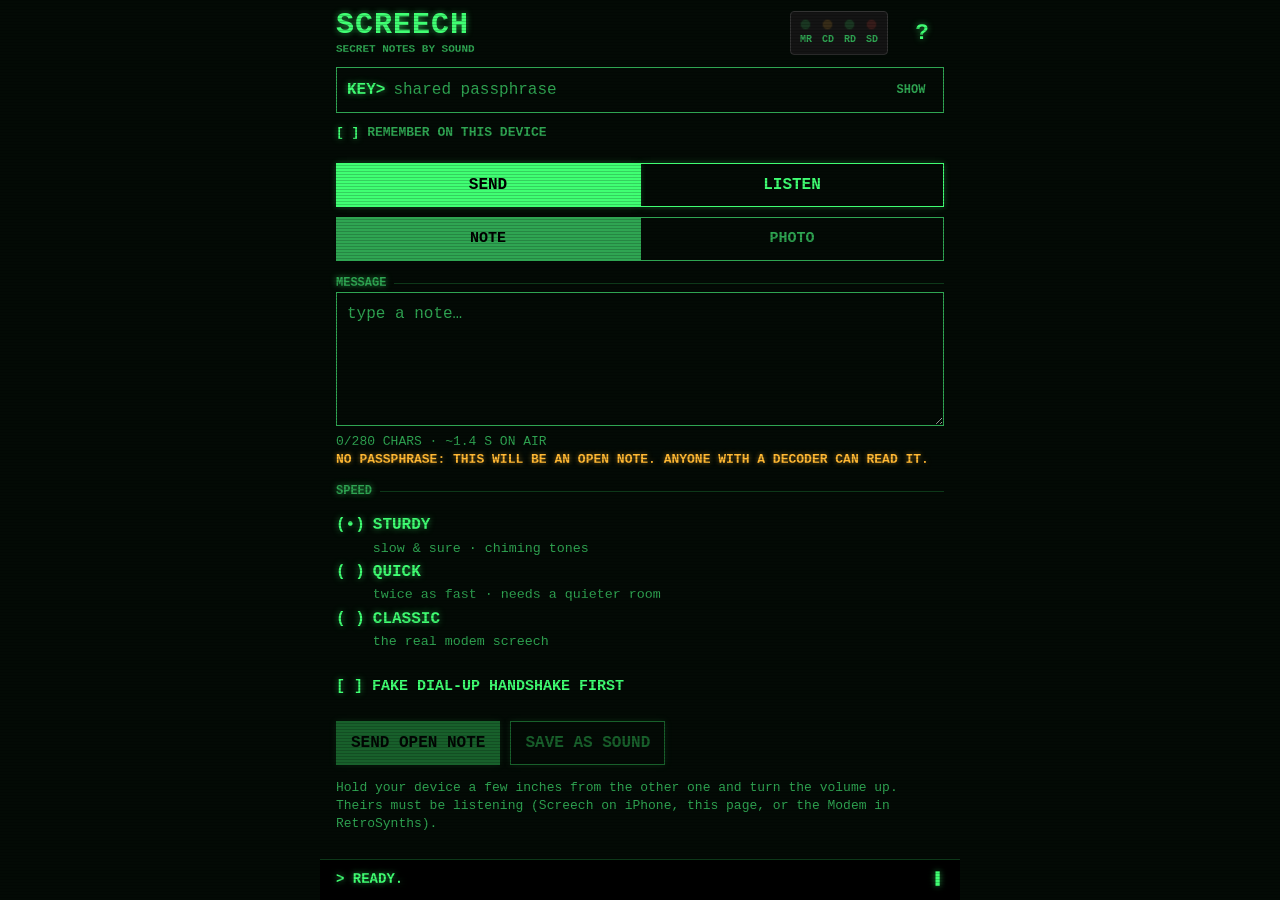
==== index.html @ eba7118b "Root page opens the web app in docs/ Co-Authored-By: Claude Opus 5.5 <noreply@anthropic.com> Claude-" ====
<!DOCTYPE html>
<html lang="en">
<head>
<meta charset="utf-8">
<title>Screech</title>
<meta name="viewport" content="width=device-width, initial-scale=1">
<meta http-equiv="refresh" content="0; url=docs/">
<link rel="canonical" href="docs/">
<script>location.replace('docs/' + location.search + location.hash);</script>
<style>body{background:#030a05;color:#40ff73;font:16px ui-monospace,Menlo,monospace;padding:24px}a{color:#40ff73}</style>
</head>
<body><p>&gt; CONNECTING… <a href="docs/">Open Screech</a></p></body>
</html>
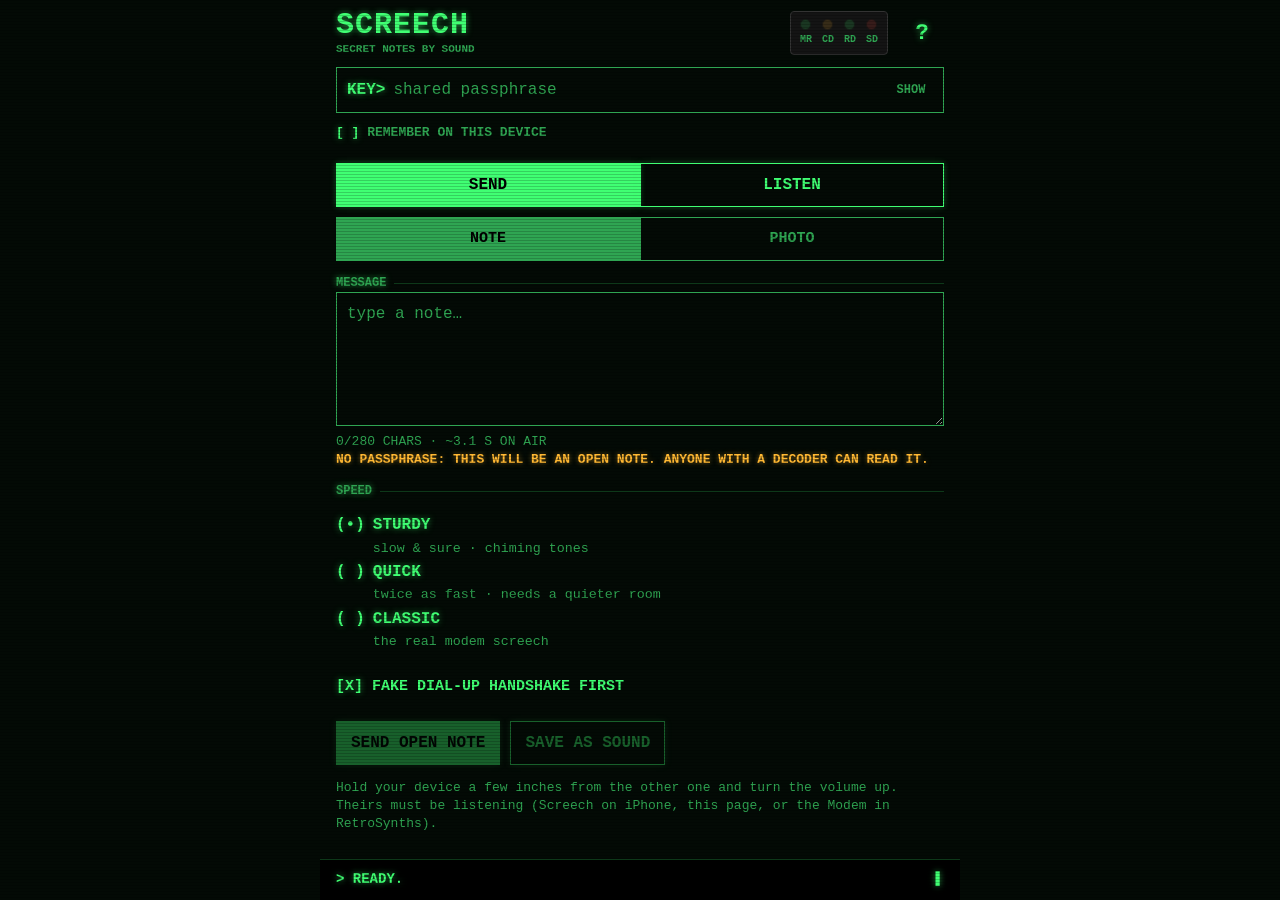
==== commit c58faa93: "Serve the web app from the site root; handshake intro on by default The web version moves out of doc" ====
--- a/index.html
+++ b/index.html
@@ -2,12 +2,154 @@
 <html lang="en">
 <head>
 <meta charset="utf-8">
-<title>Screech</title>
-<meta name="viewport" content="width=device-width, initial-scale=1">
-<meta http-equiv="refresh" content="0; url=docs/">
-<link rel="canonical" href="docs/">
-<script>location.replace('docs/' + location.search + location.hash);</script>
-<style>body{background:#030a05;color:#40ff73;font:16px ui-monospace,Menlo,monospace;padding:24px}a{color:#40ff73}</style>
+<meta name="viewport" content="width=device-width, initial-scale=1, viewport-fit=cover">
+<title>Screech: secret notes by sound</title>
+<meta name="description" content="Pass secret notes between phones and computers as modem sounds. Encrypted with a shared passphrase.">
+<meta name="theme-color" content="#030a05">
+<link rel="manifest" href="manifest.webmanifest">
+<link rel="icon" href="icons/icon-192.png">
+<link rel="apple-touch-icon" href="icons/icon-192.png">
+<link rel="stylesheet" href="css/screech.css">
 </head>
-<body><p>&gt; CONNECTING… <a href="docs/">Open Screech</a></p></body>
+<body>
+<div class="crt">
+  <header class="top">
+    <div class="brand">
+      <h1>SCREECH</h1>
+      <p class="sub">SECRET NOTES BY SOUND</p>
+    </div>
+    <div class="leds" role="group" aria-label="Status lights">
+      <span class="led" id="ledMR" role="img" aria-label="Microphone listening: off"><i></i>MR</span>
+      <span class="led amber" id="ledCD" role="img" aria-label="Carrier detected: off"><i></i>CD</span>
+      <span class="led" id="ledRD" role="img" aria-label="Receiving data: off"><i></i>RD</span>
+      <span class="led red" id="ledSD" role="img" aria-label="Sending data: off"><i></i>SD</span>
+    </div>
+    <button type="button" class="qbtn" id="helpBtn" aria-label="Help" aria-haspopup="dialog">?</button>
+  </header>
+
+  <main>
+  <section class="key" aria-label="Passphrase">
+    <div class="keyrow">
+      <label for="pass" class="prompt">KEY&gt;</label>
+      <input id="pass" type="password" autocomplete="off" autocapitalize="off" spellcheck="false" placeholder="shared passphrase" aria-describedby="passHelp">
+      <button type="button" class="link" id="reveal" aria-controls="pass">SHOW</button>
+    </div>
+    <p id="passHelp" class="sr-only">Both people use the same passphrase. It never leaves this device.</p>
+    <label class="check"><input type="checkbox" id="remember"> <span>REMEMBER ON THIS DEVICE</span></label>
+  </section>
+
+  <div class="tabs" role="tablist" aria-label="Mode">
+    <button type="button" role="tab" id="tabSend" aria-selected="true" aria-controls="panelSend">SEND</button>
+    <button type="button" role="tab" id="tabListen" aria-selected="false" aria-controls="panelListen" tabindex="-1">LISTEN</button>
+  </div>
+
+    <section id="panelSend" role="tabpanel" aria-labelledby="tabSend">
+      <div class="kinds" role="group" aria-label="What to send">
+        <button type="button" class="kindbtn" id="kindNote" aria-pressed="true">NOTE</button>
+        <button type="button" class="kindbtn" id="kindPhoto" aria-pressed="false">PHOTO</button>
+      </div>
+      <div id="noteBox">
+      <h2 class="rule">MESSAGE</h2>
+      <label for="msg" class="sr-only">Message</label>
+      <textarea id="msg" maxlength="280" rows="5" placeholder="type a note…"></textarea>
+      <p class="dim small" id="counter" aria-live="polite">0/280 CHARS · ~0.0 S ON AIR</p>
+      <p class="warn small" id="openWarn">NO PASSPHRASE: THIS WILL BE AN OPEN NOTE. ANYONE WITH A DECODER CAN READ IT.</p>
+      </div>
+
+      <div id="photoBox" hidden>
+        <h2 class="rule">PHOTO</h2>
+        <button type="button" class="tbtn solid" id="pickPhoto">CHOOSE A PHOTO</button>
+        <input type="file" id="photoFile" accept="image/*" hidden>
+        <div class="pframe" id="sendFrame" hidden><canvas id="sendCanvas" role="img" aria-label="Preview of the photo as it will arrive"></canvas></div>
+        <p class="dim small" id="photoInfo">Photos travel tiny (64–128 pixels) and slowly: about half a minute to a few minutes. They paint in from the top while they arrive, like the old days.</p>
+        <div id="photoOpts" hidden>
+          <div class="segrow" role="radiogroup" aria-label="Size"><span class="dim small seglbl" aria-hidden="true">SIZE</span>
+            <label class="seg"><input type="radio" name="psize" value="tiny"><span>TINY</span></label>
+            <label class="seg"><input type="radio" name="psize" value="small" checked><span>SMALL</span></label>
+            <label class="seg"><input type="radio" name="psize" value="large"><span>LARGE</span></label>
+          </div>
+          <div class="segrow" role="radiogroup" aria-label="Detail"><span class="dim small seglbl" aria-hidden="true">DETAIL</span>
+            <label class="seg"><input type="radio" name="pqual" value="low"><span>LOW</span></label>
+            <label class="seg"><input type="radio" name="pqual" value="medium" checked><span>MEDIUM</span></label>
+            <label class="seg"><input type="radio" name="pqual" value="high"><span>HIGH</span></label>
+          </div>
+        </div>
+        <p class="warn small" id="photoWarn" hidden>NO PASSPHRASE: ANYONE WITH A DECODER CAN SEE THIS PHOTO.</p>
+      </div>
+
+      <h2 class="rule" id="speedLbl">SPEED</h2>
+      <div class="speeds" role="radiogroup" aria-labelledby="speedLbl">
+        <label class="radio"><input type="radio" name="speed" value="sturdy" checked><span class="mark" aria-hidden="true"></span><span><b>STURDY</b><br><small>slow &amp; sure · chiming tones</small></span></label>
+        <label class="radio"><input type="radio" name="speed" value="quick"><span class="mark" aria-hidden="true"></span><span><b>QUICK</b><br><small>twice as fast · needs a quieter room</small></span></label>
+        <label class="radio"><input type="radio" name="speed" value="classic"><span class="mark" aria-hidden="true"></span><span><b>CLASSIC</b><br><small>the real modem screech</small></span></label>
+      </div>
+      <label class="check"><input type="checkbox" id="intro" checked> <span>FAKE DIAL-UP HANDSHAKE FIRST</span></label>
+
+      <div class="btnrow">
+        <button type="button" class="tbtn solid" id="send" disabled>SEND OPEN NOTE</button>
+        <button type="button" class="tbtn" id="save" disabled>SAVE AS SOUND</button>
+      </div>
+      <p class="dim small">Hold your device a few inches from the other one and turn the volume up. Theirs must be listening (Screech on iPhone, this page, or the Modem in RetroSynths).</p>
+    </section>
+
+    <section id="panelListen" role="tabpanel" aria-labelledby="tabListen" hidden>
+      <button type="button" class="tbtn solid" id="listen" aria-pressed="false">LISTEN</button>
+      <p class="warn small" id="micMsg" hidden></p>
+
+      <h2 class="rule">LINE MONITOR</h2>
+      <div class="monitor">
+        <canvas id="fall" width="480" height="150" role="img" aria-label="Spectrogram of the microphone"></canvas>
+        <span class="axis hi" aria-hidden="true">3.6 kHz</span><span class="axis lo" aria-hidden="true">0.6 kHz</span>
+      </div>
+      <div class="meter" role="meter" aria-label="Microphone level" aria-valuemin="-70" aria-valuemax="0" aria-valuenow="-70" id="meter">
+        <span class="dim small">MIC</span><div class="bar"><i id="meterFill"></i></div><span class="dim small" id="meterTxt">OFF</span>
+      </div>
+      <div id="progress" hidden>
+        <p class="small"><b id="progressTxt">RECEIVING… 0%</b></p>
+        <div class="bar"><i id="progressFill"></i></div>
+      </div>
+
+      <h2 class="rule">RECEIVED</h2>
+      <ol id="photos" class="notes" aria-live="polite"></ol>
+      <p class="dim small" id="emptyMsg">NOTHING YET. NOTES YOU HEAR APPEAR HERE (THEY'RE NOT SAVED WHEN YOU LEAVE THE PAGE).</p>
+      <ol id="notes" class="notes" aria-live="polite"></ol>
+      <div class="btnrow">
+        <button type="button" class="tbtn" id="decodeBtn">DECODE A SOUND FILE</button>
+        <button type="button" class="tbtn dimbtn" id="clear" hidden>CLEAR</button>
+        <input type="file" id="file" accept="audio/*,.wav,.m4a,.mp3,.ogg,.opus,.webm" hidden>
+      </div>
+    </section>
+  </main>
+
+  <div class="status" role="status" aria-live="polite"><span>&gt; <span id="status">READY.</span></span><span class="cursor" aria-hidden="true">▌</span></div>
+</div>
+
+<dialog id="help" aria-labelledby="helpTitle">
+  <div class="helpbox">
+    <div class="helphead"><h2 id="helpTitle">HOW TO SCREECH</h2><button type="button" class="tbtn" id="helpClose">CLOSE</button></div>
+    <h3>1. AGREE ON A PASSPHRASE</h3>
+    <p>Pick one together, in person. Both type it into KEY&gt;. It never travels over the sound; only the scrambled note does.</p>
+    <h3>2. LISTEN</h3>
+    <p>The receiver opens LISTEN and presses LISTEN, then allows the microphone. Nothing is recorded or saved.</p>
+    <h3>3. SEND</h3>
+    <p>The sender types a note (up to 280 characters), holds the device a few inches from the receiver, volume up, and presses SEND. The receiver's lights go CD (carrier) then RD (receiving), and the note appears.</p>
+    <h3>SPEEDS</h3>
+    <p>STURDY: slow chiming tones, the most reliable. QUICK: half the time, wants a quieter room. CLASSIC: the real 300-baud modem screech. The receiver hears all three automatically.</p>
+    <h3>IS IT REALLY SECRET?</h3>
+    <p>Yes, with a passphrase. The note is encrypted with AES-256 before it becomes sound, using a key made from your passphrase (PBKDF2, 200,000 rounds). Anyone can record the screech, but without the passphrase it's noise, and a tampered note won't open. Without a passphrase it's an OPEN NOTE that anyone with a decoder can read. Pick a passphrase that's hard to guess; a few unrelated words work well.</p>
+    <h3>PHOTOS</h3>
+    <p>SEND › PHOTO, choose a picture, pick a size and detail. Photos travel tiny (64–128 pixels) and take from about half a minute to a few minutes. On the other side the picture paints in from the top, one 16-pixel stripe at a time, like a download on an old modem. A garbled stripe shows as a smear and the rest keeps coming. With a passphrase, every stripe is encrypted.</p>
+    <h3>NOTES AS SOUND FILES</h3>
+    <p>SAVE AS SOUND makes an audio file of the note that you can text or email. The other person opens it with DECODE A SOUND FILE (or in Screech on iPhone). Notes survive most voice-memo compression.</p>
+    <h3>IF A NOTE DOESN'T ARRIVE</h3>
+    <p>Move closer, turn the volume up, cut background noise, or switch to STURDY, then send again. The receiver keeps listening. Across a room, echoes can garble a note. Browsers sometimes clean up microphone sound for calls; Screech asks them not to, but if notes keep failing, try another browser.</p>
+    <h3>WORKS WITH</h3>
+    <p>Screech for iPhone, this page on any phone or computer, and the Modem in RetroSynths. They all understand each other.</p>
+    <h3>KEYBOARD</h3>
+    <p>Tab moves between controls. Left/Right switches SEND and LISTEN when a tab is focused. Ctrl+Enter (⌘+Enter) in the message sends it. Esc closes this help.</p>
+  </div>
+</dialog>
+
+<script type="module" src="js/app.js"></script>
+</body>
 </html>
--- a/css/screech.css
+++ b/css/screech.css
@@ -0,0 +1,116 @@
+/* Screech (web): a green-phosphor modem terminal. */
+:root {
+  --green: #40ff73; --dim: #2fa552; --faint: #0d3819; --amber: #ffb833; --red: #ff4d40; --bg: #030a05;
+  --glow: 0 0 6px rgba(64, 255, 115, .55);
+  --mono: ui-monospace, "SF Mono", Menlo, Consolas, "Liberation Mono", monospace;
+}
+* { box-sizing: border-box; }
+html, body { margin: 0; background: var(--bg); color: var(--green); font: 16px/1.4 var(--mono); }
+body { min-height: 100vh; }
+.crt { max-width: 640px; margin: 0 auto; min-height: 100vh; display: flex; flex-direction: column; position: relative;
+  padding: env(safe-area-inset-top) 0 env(safe-area-inset-bottom); }
+.crt::after { content: ""; position: fixed; inset: 0; pointer-events: none;
+  background: repeating-linear-gradient(to bottom, rgba(0,0,0,.18) 0 1px, transparent 1px 3px); }
+h1, h2, h3, p { margin: 0; }
+.sr-only { position: absolute !important; width: 1px; height: 1px; overflow: hidden; clip: rect(0 0 0 0); white-space: nowrap; }
+.dim { color: var(--dim); } .small { font-size: 13px; } .warn { color: var(--amber); font-weight: 700; text-shadow: 0 0 5px rgba(255,184,51,.5); }
+b, h1, h2, .prompt { text-shadow: var(--glow); }
+
+.top { display: flex; align-items: center; gap: 12px; padding: 10px 16px 0; }
+.brand { flex: 1; }
+h1 { font-size: 30px; font-weight: 900; letter-spacing: 1px; line-height: 1.05; }
+.sub { font-size: 11px; font-weight: 700; color: var(--dim); }
+.leds { display: flex; gap: 10px; padding: 7px 9px; background: #141414; border: 1px solid #333; border-radius: 4px; }
+.led { display: flex; flex-direction: column; align-items: center; gap: 3px; font-size: 10px; font-weight: 700; color: var(--dim); --c: var(--green); }
+.led.amber { --c: var(--amber); } .led.red { --c: var(--red); }
+.led i { width: 11px; height: 11px; border-radius: 50%; background: var(--c); opacity: .15; border: 1px solid rgba(0,0,0,.6); }
+.led.on i { opacity: 1; box-shadow: 0 0 8px var(--c); }
+.qbtn { width: 44px; height: 44px; background: none; border: 0; color: var(--green); font: 900 22px var(--mono); text-shadow: var(--glow); cursor: pointer; }
+
+.key { padding: 10px 16px 0; }
+.keyrow { display: flex; align-items: center; gap: 8px; border: 1px solid var(--dim); padding: 0 10px; }
+.prompt { font-weight: 700; }
+.keyrow input { flex: 1; min-width: 0; background: none; border: 0; color: var(--green); font: 16px var(--mono); padding: 12px 0; outline: none; }
+input::placeholder, textarea::placeholder { color: var(--dim); }
+.link { background: none; border: 0; color: var(--dim); font: 700 12px var(--mono); min-width: 44px; min-height: 44px; cursor: pointer; }
+.check { display: flex; align-items: center; gap: 8px; min-height: 40px; cursor: pointer; font-size: 13px; font-weight: 600; color: var(--dim); }
+.check input { appearance: none; width: 0; height: 0; margin: 0; position: absolute; opacity: 0; }
+.check span::before { content: "[ ] "; color: var(--green); font-weight: 700; text-shadow: var(--glow); white-space: pre; }
+.check input:checked + span::before { content: "[X] "; }
+.check input:focus-visible + span { outline: 1px dotted var(--green); outline-offset: 3px; }
+#intro + span { color: var(--green); font-size: 15px; }
+
+.tabs { display: flex; padding: 10px 16px; }
+.tabs button, .tbtn { font: 700 16px var(--mono); padding: 10px 14px; min-height: 44px; border: 1.5px solid var(--green); background: none; color: var(--green);
+  cursor: pointer; box-shadow: 0 0 6px rgba(64,255,115,.3); }
+.tabs button { flex: 1; }
+.tabs button[aria-selected=true], .tbtn.solid { background: var(--green); color: #000; }
+.tbtn:active { background: var(--green); color: #000; } .tbtn.solid:active { background: none; color: var(--green); }
+.tbtn:disabled { opacity: .35; cursor: default; }
+.tbtn.stop { border-color: var(--red); background: var(--red); color: #000; }
+.tbtn.amber { border-color: var(--amber); color: var(--amber); background: none; }
+.dimbtn { border-color: var(--dim); color: var(--dim); }
+:focus-visible { outline: 2px dotted var(--green); outline-offset: 3px; }
+
+main { flex: 1; }
+main > section[role=tabpanel] { padding: 0 16px 24px; }
+section[role=tabpanel] > * + * { margin-top: 14px; }
+.rule { display: flex; align-items: center; gap: 8px; font-size: 12px; font-weight: 700; color: var(--dim); }
+.rule::after { content: ""; flex: 1; height: 1px; background: var(--faint); }
+textarea { width: 100%; background: none; color: var(--green); border: 1px solid var(--dim); font: 16px/1.4 var(--mono); padding: 10px; resize: vertical; outline: none; }
+.speeds { display: flex; flex-direction: column; gap: 2px; }
+.radio { display: flex; align-items: baseline; gap: 8px; min-height: 44px; cursor: pointer; }
+.radio input { position: absolute; opacity: 0; width: 0; height: 0; }
+.radio .mark::before { content: "( )"; font-weight: 700; text-shadow: var(--glow); }
+.radio input:checked + .mark::before { content: "(•)"; }
+.radio input:focus-visible + .mark { outline: 1px dotted var(--green); outline-offset: 2px; }
+.radio small { color: var(--dim); }
+.btnrow { display: flex; gap: 10px; flex-wrap: wrap; }
+
+.monitor { position: relative; border: 1px solid var(--dim); background: #000; height: 150px; }
+.monitor canvas { width: 100%; height: 100%; display: block; image-rendering: auto; }
+.axis { position: absolute; left: 4px; font-size: 9px; color: var(--dim); } .axis.hi { top: 3px; } .axis.lo { bottom: 3px; }
+.meter { display: flex; align-items: center; gap: 8px; }
+.bar { flex: 1; height: 8px; background: var(--faint); position: relative; overflow: hidden; }
+.bar i { position: absolute; left: 0; top: 0; bottom: 0; width: 0; background: var(--green); }
+.bar i.hot { background: var(--red); }
+#meterTxt { min-width: 64px; text-align: right; }
+
+.notes { list-style: none; margin: 0; padding: 0; display: flex; flex-direction: column; gap: 10px; }
+.notes li { border: 1px solid var(--faint); padding: 10px; }
+.notes .meta { font-size: 11px; color: var(--dim); }
+.notes .kind { font-size: 13px; font-weight: 700; margin-top: 4px; }
+.notes .kind.open { color: var(--amber); } .notes .kind.bad { color: var(--red); }
+.notes .text { margin-top: 4px; white-space: pre-wrap; word-break: break-word; text-shadow: var(--glow); }
+.notes .row { margin-top: 6px; display: flex; gap: 8px; }
+.notes .row button { font: 700 12px var(--mono); background: none; border: 0; color: var(--dim); min-height: 32px; cursor: pointer; padding: 0; }
+.notes .row .tbtn { font-size: 14px; padding: 6px 10px; min-height: 36px; }
+
+.status { position: sticky; bottom: 0; display: flex; justify-content: space-between; gap: 8px; padding: 10px 16px; background: #000; border-top: 1px solid var(--faint);
+  font-size: 14px; font-weight: 600; text-shadow: var(--glow); }
+.cursor { animation: blink 1s steps(1) infinite; }
+@keyframes blink { 50% { opacity: 0; } }
+
+dialog { background: var(--bg); color: var(--green); border: 1px solid var(--dim); padding: 0; width: min(640px, 100vw); max-height: 100vh; }
+dialog::backdrop { background: rgba(0,0,0,.75); }
+.helpbox { padding: 20px; font-size: 15px; }
+.helpbox h3 { font-size: 15px; margin-top: 16px; text-shadow: var(--glow); }
+.helpbox p { margin-top: 4px; opacity: .88; }
+.helphead { display: flex; justify-content: space-between; align-items: center; gap: 10px; }
+.helphead h2 { font-size: 19px; font-weight: 900; }
+
+@media (prefers-reduced-motion: reduce) { .cursor { animation: none; } }
+
+/* photos */
+.kinds { display: flex; }
+.kindbtn { flex: 1; font: 700 15px var(--mono); min-height: 44px; background: none; color: var(--dim); border: 1.5px solid var(--dim); cursor: pointer; }
+.kindbtn[aria-pressed=true] { background: var(--dim); color: #000; }
+.pframe { border: 1px solid var(--dim); background: #0f0f0f; display: flex; justify-content: center; }
+.pframe canvas { display: block; max-width: 100%; height: auto; image-rendering: pixelated; image-rendering: crisp-edges; }
+.segrow { display: flex; align-items: center; gap: 6px; flex-wrap: wrap; }
+.seglbl { width: 64px; font-weight: 700; }
+.seg { cursor: pointer; }
+.seg input { position: absolute; opacity: 0; width: 0; height: 0; }
+.seg span { display: inline-block; font: 700 13px var(--mono); padding: 8px 10px; min-height: 36px; border: 1.5px solid var(--green); color: var(--green); }
+.seg input:checked + span { background: var(--green); color: #000; }
+.seg input:focus-visible + span { outline: 2px dotted var(--green); outline-offset: 2px; }
